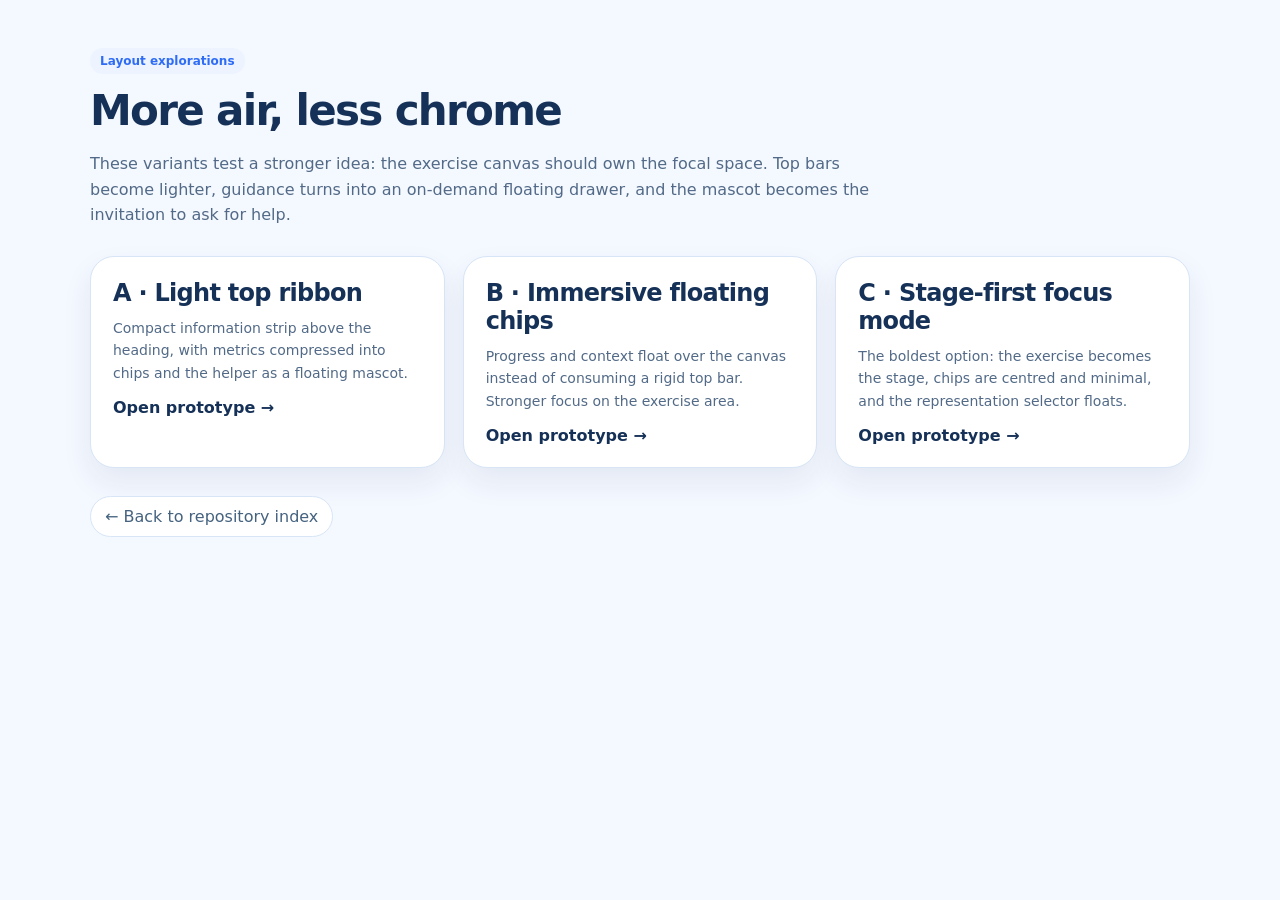
==== prototypes/layout-explorations/index.html @ 3b337ca6 "Add exercise canvas layout exploration gallery" ====
<!doctype html><html lang="en"><head><meta charset="utf-8"/><meta name="viewport" content="width=device-width, initial-scale=1, viewport-fit=cover"/><title>Skills Lab Layout Explorations</title><style>body{font-family:Inter,system-ui,sans-serif;margin:0;background:#f4f8ff;color:#163157}main{max-width:1100px;margin:0 auto;padding:48px 20px 80px}h1{font-size:42px;letter-spacing:-.04em;margin:0 0 10px}p{color:#526a87;max-width:780px;line-height:1.6}.grid{display:grid;grid-template-columns:repeat(auto-fit,minmax(240px,1fr));gap:18px;margin-top:28px}.card{display:block;text-decoration:none;color:inherit;background:white;border:1px solid #d7e5f6;border-radius:24px;padding:22px;box-shadow:0 14px 30px rgba(24,56,101,.08)}.tag{display:inline-block;padding:6px 10px;border-radius:999px;background:#edf4ff;color:#2f6cf6;font-size:12px;font-weight:800;margin-bottom:12px}.card h2{margin:0 0 10px;font-size:24px;letter-spacing:-.03em}.card p{font-size:14px;margin:0 0 14px}.link{font-weight:800}.back{display:inline-flex;margin-top:28px;padding:10px 14px;border:1px solid #d7e5f6;border-radius:999px;text-decoration:none;color:#45627f;background:white}</style></head><body><main><span class="tag">Layout explorations</span><h1>More air, less chrome</h1><p>These variants test a stronger idea: the exercise canvas should own the focal space. Top bars become lighter, guidance turns into an on-demand floating drawer, and the mascot becomes the invitation to ask for help.</p><div class="grid"><a class="card" href="layout-a.html"><h2>A · Light top ribbon</h2><p>Compact information strip above the heading, with metrics compressed into chips and the helper as a floating mascot.</p><div class="link">Open prototype →</div></a><a class="card" href="layout-b.html"><h2>B · Immersive floating chips</h2><p>Progress and context float over the canvas instead of consuming a rigid top bar. Stronger focus on the exercise area.</p><div class="link">Open prototype →</div></a><a class="card" href="layout-c.html"><h2>C · Stage-first focus mode</h2><p>The boldest option: the exercise becomes the stage, chips are centred and minimal, and the representation selector floats.</p><div class="link">Open prototype →</div></a></div><a class="back" href="../../index.html">← Back to repository index</a></main></body></html>
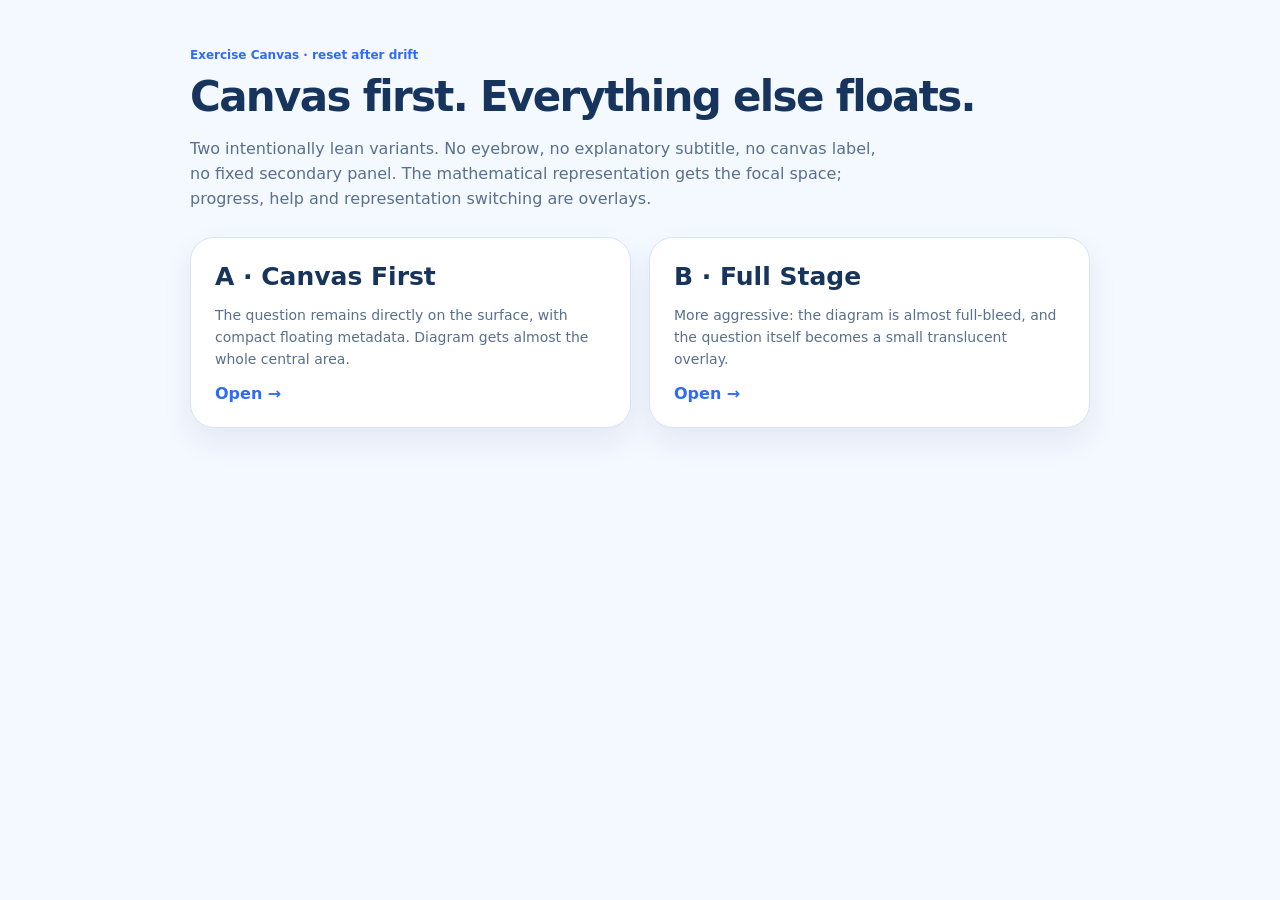
==== commit 848e34af: "Reset layout explorations around canvas-first principle" ====
--- a/prototypes/layout-explorations/index.html
+++ b/prototypes/layout-explorations/index.html
@@ -1 +1 @@
-<!doctype html><html lang="en"><head><meta charset="utf-8"/><meta name="viewport" content="width=device-width, initial-scale=1, viewport-fit=cover"/><title>Skills Lab Layout Explorations</title><style>body{font-family:Inter,system-ui,sans-serif;margin:0;background:#f4f8ff;color:#163157}main{max-width:1100px;margin:0 auto;padding:48px 20px 80px}h1{font-size:42px;letter-spacing:-.04em;margin:0 0 10px}p{color:#526a87;max-width:780px;line-height:1.6}.grid{display:grid;grid-template-columns:repeat(auto-fit,minmax(240px,1fr));gap:18px;margin-top:28px}.card{display:block;text-decoration:none;color:inherit;background:white;border:1px solid #d7e5f6;border-radius:24px;padding:22px;box-shadow:0 14px 30px rgba(24,56,101,.08)}.tag{display:inline-block;padding:6px 10px;border-radius:999px;background:#edf4ff;color:#2f6cf6;font-size:12px;font-weight:800;margin-bottom:12px}.card h2{margin:0 0 10px;font-size:24px;letter-spacing:-.03em}.card p{font-size:14px;margin:0 0 14px}.link{font-weight:800}.back{display:inline-flex;margin-top:28px;padding:10px 14px;border:1px solid #d7e5f6;border-radius:999px;text-decoration:none;color:#45627f;background:white}</style></head><body><main><span class="tag">Layout explorations</span><h1>More air, less chrome</h1><p>These variants test a stronger idea: the exercise canvas should own the focal space. Top bars become lighter, guidance turns into an on-demand floating drawer, and the mascot becomes the invitation to ask for help.</p><div class="grid"><a class="card" href="layout-a.html"><h2>A · Light top ribbon</h2><p>Compact information strip above the heading, with metrics compressed into chips and the helper as a floating mascot.</p><div class="link">Open prototype →</div></a><a class="card" href="layout-b.html"><h2>B · Immersive floating chips</h2><p>Progress and context float over the canvas instead of consuming a rigid top bar. Stronger focus on the exercise area.</p><div class="link">Open prototype →</div></a><a class="card" href="layout-c.html"><h2>C · Stage-first focus mode</h2><p>The boldest option: the exercise becomes the stage, chips are centred and minimal, and the representation selector floats.</p><div class="link">Open prototype →</div></a></div><a class="back" href="../../index.html">← Back to repository index</a></main></body></html>+<!doctype html><html lang="en"><head><meta charset="utf-8"><meta name="viewport" content="width=device-width,initial-scale=1"><title>Exercise Canvas — Lean Layouts</title><style>body{font-family:Inter,system-ui,sans-serif;margin:0;background:#f4f8ff;color:#17345c}main{max-width:900px;margin:0 auto;padding:48px 20px}.tag{font-size:12px;font-weight:850;color:#2f6cf6}h1{font-size:42px;letter-spacing:-.04em;margin:10px 0}p{color:#58708d;line-height:1.55;max-width:700px}.grid{display:grid;grid-template-columns:1fr 1fr;gap:18px;margin-top:26px}.card{background:#fff;border:1px solid #d7e5f6;border-radius:24px;padding:24px;text-decoration:none;color:inherit;box-shadow:0 14px 30px rgba(24,56,101,.08)}h2{margin:0 0 8px;font-size:25px}.card p{font-size:14px}.open{font-weight:850;color:#2f6cf6}@media(max-width:650px){.grid{grid-template-columns:1fr}}</style></head><body><main><div class="tag">Exercise Canvas · reset after drift</div><h1>Canvas first. Everything else floats.</h1><p>Two intentionally lean variants. No eyebrow, no explanatory subtitle, no canvas label, no fixed secondary panel. The mathematical representation gets the focal space; progress, help and representation switching are overlays.</p><div class="grid"><a class="card" href="layout-a.html"><h2>A · Canvas First</h2><p>The question remains directly on the surface, with compact floating metadata. Diagram gets almost the whole central area.</p><span class="open">Open →</span></a><a class="card" href="layout-b.html"><h2>B · Full Stage</h2><p>More aggressive: the diagram is almost full-bleed, and the question itself becomes a small translucent overlay.</p><span class="open">Open →</span></a></div></main></body></html>
